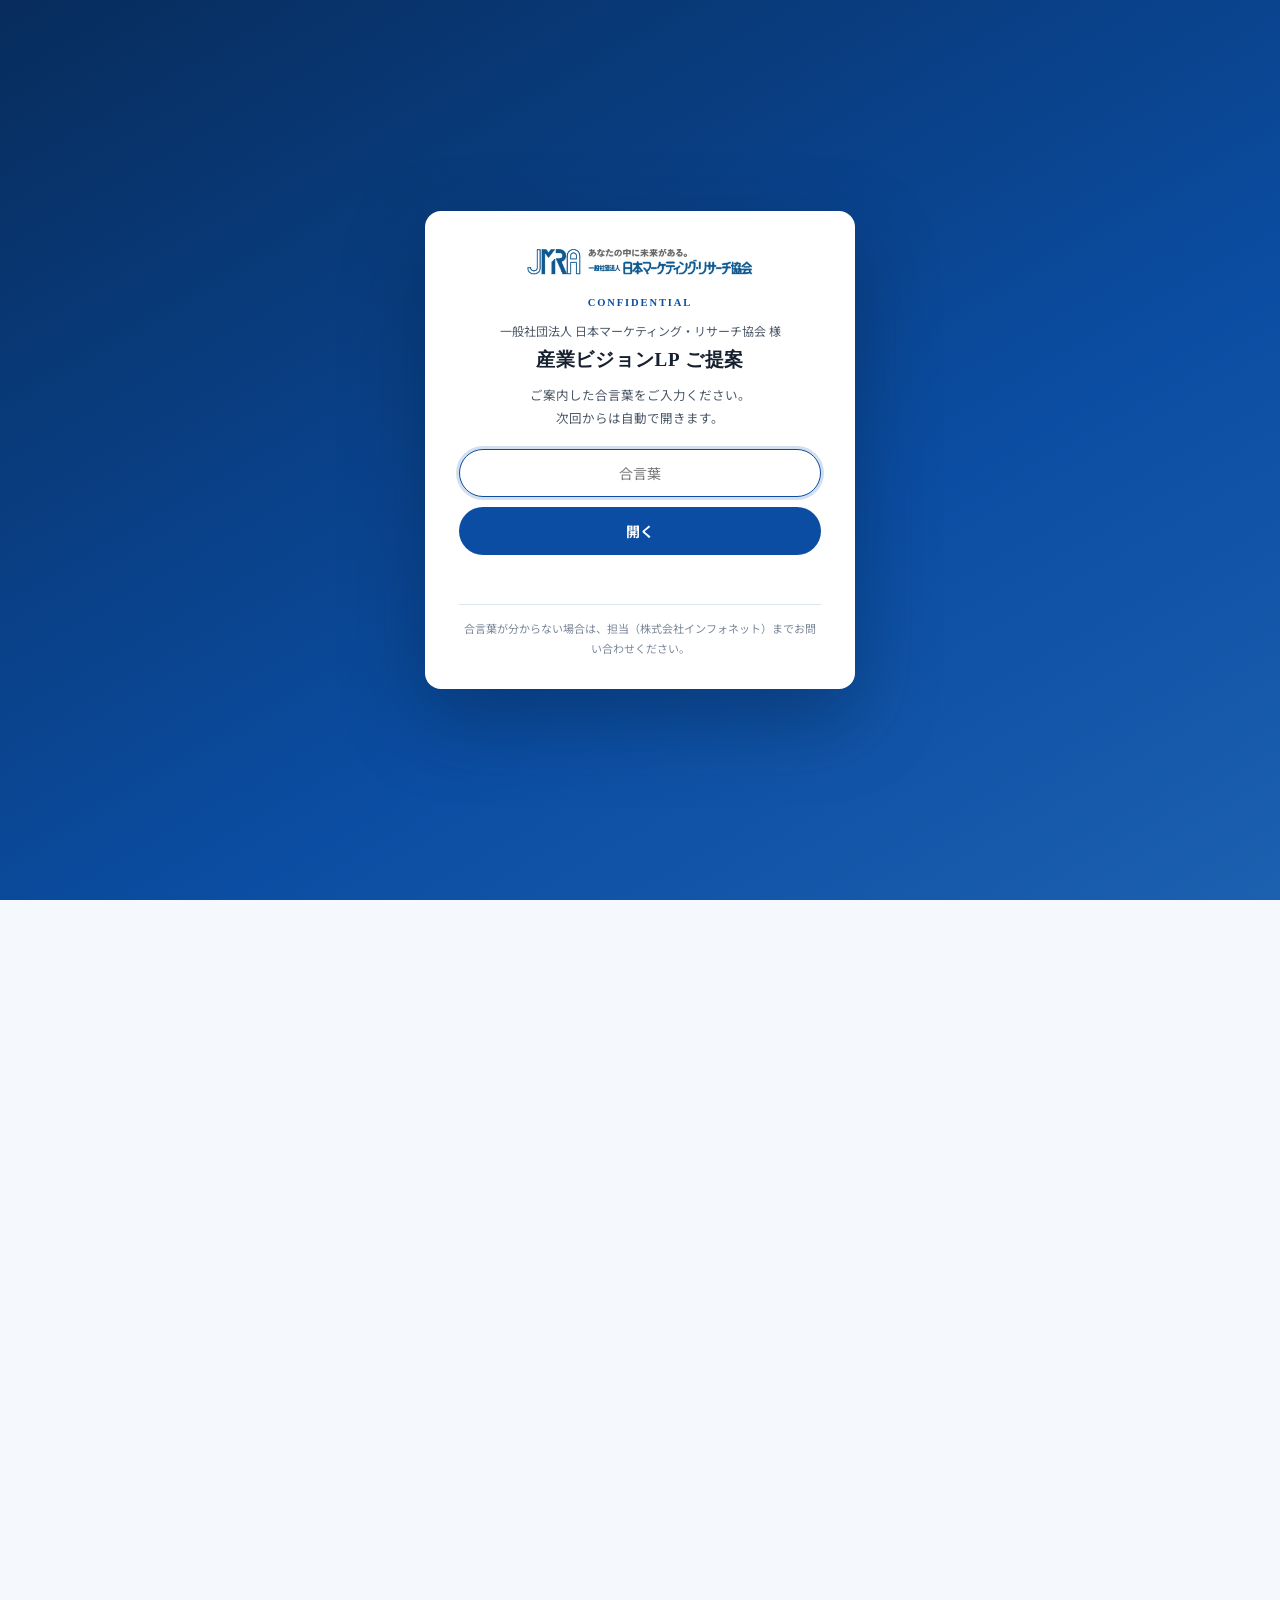
==== index.html @ 4964e889 "update" ====
<!DOCTYPE html>
<html lang="ja" class="gate-on">
<head>
<meta charset="UTF-8">
<meta name="viewport" content="width=device-width, initial-scale=1.0">
<meta name="robots" content="noindex,nofollow">
<title>一般社団法人 日本マーケティング・リサーチ協会 様｜産業ビジョンLP ご提案一覧</title>
<link rel="preconnect" href="https://fonts.googleapis.com">
<link rel="preconnect" href="https://fonts.gstatic.com" crossorigin>
<link href="https://fonts.googleapis.com/css2?family=Noto+Sans+JP:wght@400;500;700;900&family=Inter:wght@600;700;800&display=swap" rel="stylesheet">
<style>
  :root{
    --navy:#0B4DA2; --navy-d:#072C5C; --ink:#1d2733; --gray:#5f6b7a;
    --line:#e3e7ee; --bg:#f5f8fc; --card:#fff;
    --orange:#FF7A2F; --green:#2FA37A;
  }
  *{margin:0;padding:0;box-sizing:border-box;}
  body{font-family:"Noto Sans JP","Yu Gothic Medium","Yu Gothic","Hiragino Kaku Gothic ProN",sans-serif;color:var(--ink);background:var(--bg);line-height:1.85;-webkit-font-smoothing:antialiased;}
  a{text-decoration:none;color:inherit;}
  img{max-width:100%;display:block;}
  .inner{max-width:1180px;margin:0 auto;padding:0 24px;}
  .en{font-family:"Inter",sans-serif;}

  header.hero{background:linear-gradient(120deg,var(--navy-d) 0%,var(--navy) 68%,#1b64c4 100%);color:#fff;padding:56px 0 48px;}
  .hero .en{letter-spacing:.3em;font-size:12px;font-weight:800;color:#8fd6ff;}
  .hero h1{font-size:29px;margin-top:11px;line-height:1.5;}
  .hero p.sub{margin-top:14px;color:#d3e3f7;font-size:14px;max-width:52em;}
  .hero .meta{display:flex;gap:12px;flex-wrap:wrap;margin-top:24px;font-size:12.5px;color:#eaf2fd;}
  .hero .meta span{background:rgba(255,255,255,.13);border-radius:999px;padding:6px 18px;}

  section{padding:52px 0 8px;}
  .sec-head{display:flex;align-items:baseline;gap:14px;margin-bottom:8px;}
  .sec-head h2{font-size:20px;color:var(--navy-d);}
  .sec-head .en{color:var(--navy);font-size:11px;font-weight:800;letter-spacing:.22em;}
  .sec-lead{color:var(--gray);font-size:13px;margin-bottom:22px;max-width:58em;}

  .grid{display:grid;grid-template-columns:repeat(2,1fr);gap:22px;}
  .grid.struct{align-items:start;}
  .card{background:var(--card);border:1px solid var(--line);border-radius:14px;overflow:hidden;box-shadow:0 4px 16px rgba(11,77,162,.07);transition:.22s;display:flex;flex-direction:column;}
  .card:hover{transform:translateY(-4px);box-shadow:0 12px 28px rgba(11,77,162,.15);}
  .card .ph{height:210px;overflow:hidden;background:#eef2f8;border-bottom:1px solid var(--line);position:relative;}
  .card .ph img{width:100%;height:100%;object-fit:cover;object-position:top center;}
  .card .ph.pdf{display:flex;align-items:center;justify-content:center;background:linear-gradient(120deg,var(--navy-d) 0%,var(--navy) 70%,#1b64c4 100%);}
  .card .ph.pdf .cover{color:#fff;text-align:center;line-height:1.85;}
  .card .ph.pdf .cover .t{font-size:16px;font-weight:800;letter-spacing:.05em;}
  .card .ph.pdf .cover .p{font-size:11px;color:#9fd2ff;letter-spacing:.28em;margin-top:6px;font-family:"Inter",sans-serif;}
  .badge{position:absolute;top:12px;left:12px;font-size:11px;font-weight:800;color:#fff;border-radius:5px;padding:3px 11px;background:rgba(7,44,92,.82);backdrop-filter:blur(3px);letter-spacing:.04em;}
  .badge.a{background:var(--navy);}
  .badge.b{background:var(--green);}
  .card .tx{padding:18px 20px 20px;flex:1;display:flex;flex-direction:column;}
  .card h3{font-size:15.5px;color:var(--navy-d);display:flex;align-items:center;gap:9px;flex-wrap:wrap;}
  .card h3 .sw{width:14px;height:14px;border-radius:4px;flex:none;}
  .card p{font-size:12.5px;color:var(--gray);margin-top:7px;flex:1;}
  .card .links{margin-top:14px;display:flex;gap:8px;flex-wrap:wrap;}
  .btn{display:inline-flex;align-items:center;gap:6px;font-size:12px;font-weight:700;border-radius:999px;padding:8px 18px;transition:.16s;}
  .btn.p{background:var(--navy);color:#fff;}
  .btn.p:hover{background:#0a5bc4;transform:translateY(-2px);}
  .btn.o{border:1.5px solid var(--navy);color:var(--navy);}
  .btn.o:hover{background:#e8f0fb;}
  .btn svg{width:13px;height:13px;}

  table.map{width:100%;border-collapse:collapse;background:#fff;font-size:12.5px;border-radius:12px;overflow:hidden;box-shadow:0 4px 16px rgba(11,77,162,.07);}
  table.map th,table.map td{border-bottom:1px solid var(--line);padding:11px 16px;text-align:left;vertical-align:top;}
  table.map th{background:var(--navy);color:#fff;font-weight:600;}
  table.map tr:last-child td{border-bottom:none;}
  table.map td.st{color:var(--green);font-weight:700;white-space:nowrap;}

  .note{background:#fff8ef;border:1px solid #f3d3ac;border-radius:12px;padding:16px 20px;font-size:12.5px;margin-top:26px;color:#7a5a30;line-height:1.9;}
  footer{margin:56px 0 0;padding:22px 0 34px;border-top:1px solid var(--line);color:#98a3b2;font-size:11.5px;}
  footer .inner{display:flex;justify-content:space-between;flex-wrap:wrap;gap:8px;}

  @media(max-width:900px){
    .grid{grid-template-columns:1fr;}
    .hero h1{font-size:22px;}
    section{padding:40px 0 4px;}
  }
</style>
</head>
<body>
<!-- ============================================================================
     合言葉ゲート（自己完結ブロック）
     ----------------------------------------------------------------------------
     ・GitHub Pages は静的配信のため Basic認証が使えない。社内標準の「合言葉ゲート」で覆う。
     ・合言葉は平文で置かず SHA-256 のハッシュのみを持つ（ソースを見ても文字列は読めない）。
     ・一度入れれば localStorage に記録し、次回から自動で開く。
     ・ローカル（127.0.0.1 / localhost / file://）では検証・撮影のため自動で解除する。
     ※ 静的サイトのクライアント側ゲートのため、これは「覗き見防止」であり
       アクセス制御ではない。URLと合言葉の取り扱いは通常どおりご注意ください。
     ============================================================================ -->
<style>
html.gate-on,html.gate-on body{overflow:hidden !important;height:100%;}
#jmGate{position:fixed;inset:0;z-index:99999;display:flex;align-items:center;justify-content:center;
  padding:24px;background:linear-gradient(150deg,#072C5C 0%,#0B4DA2 62%,#1C60B0 100%);
  font-family:"Noto Sans JP","Yu Gothic Medium","Yu Gothic","Hiragino Kaku Gothic ProN",sans-serif;}
html:not(.gate-on) #jmGate{display:none;}
#jmGate .jg-box{width:min(430px,100%);background:#fff;border:none;border-radius:16px;padding:38px 34px 30px;
  box-shadow:0 30px 80px rgba(5,29,61,.4);text-align:center;margin:0;}
#jmGate .jg-lg{height:26px;width:auto;margin:0 auto 18px;display:block;}
#jmGate .jg-en{display:block;font-family:"Libre Baskerville","Times New Roman",serif;font-size:10.5px;
  font-weight:700;letter-spacing:.18em;color:#0B4DA2;background:none;padding:0;margin:0;}
#jmGate .jg-org{font-size:12px;line-height:1.7;color:#4A5666;margin-top:8px;}
#jmGate h1{font-family:"BIZ UDPMincho","Yu Mincho","Hiragino Mincho ProN",serif;
  font-size:19px;line-height:1.55;margin:4px 0 8px;color:#16202E;font-weight:700;letter-spacing:.04em;}
#jmGate p{font-size:12.5px;line-height:1.85;color:#4A5666;margin-bottom:20px;}
#jmGate form{display:flex;flex-direction:column;gap:10px;}
#jmGate input{border:1.5px solid #DCE3EC;border-radius:999px;padding:13px 20px;font-size:14px;
  text-align:center;font-family:inherit;color:#16202E;}
#jmGate input:focus{outline:none;border-color:#0B4DA2;box-shadow:0 0 0 3px rgba(11,77,162,.18);}
#jmGate button{border:none;border-radius:999px;padding:14px;font-size:14px;font-weight:700;
  background:#0B4DA2;color:#fff;cursor:pointer;font-family:inherit;transition:background .2s;}
#jmGate button:hover{background:#093C7E;}
#jmGate .jg-err{color:#C0392B;font-size:12.5px;margin-top:12px;min-height:19px;}
#jmGate .jg-note{font-size:11px;color:#7A8698;margin:18px 0 0;background:none;border:none;
  border-top:1px solid #DCE3EC;border-radius:0;padding:14px 0 0;line-height:1.8;text-align:center;}
</style>

<div id="jmGate" role="dialog" aria-modal="true" aria-label="合言葉の入力">
  <div class="jg-box">
    <img class="jg-lg" src="images/logo_jmra.png" alt="" onerror="this.style.display='none'">
    <div class="jg-en">CONFIDENTIAL</div>
    <div class="jg-org">一般社団法人 日本マーケティング・リサーチ協会 様</div>
    <h1>産業ビジョンLP ご提案</h1>
    <p>ご案内した合言葉をご入力ください。<br>次回からは自動で開きます。</p>
    <form id="jmGateForm" autocomplete="off">
      <input type="password" id="jmGatePass" placeholder="合言葉" aria-label="合言葉" autocomplete="current-password">
      <button type="submit">開く</button>
    </form>
    <div class="jg-err" id="jmGateErr" role="alert"></div>
    <div class="jg-note">合言葉が分からない場合は、担当（株式会社インフォネット）までお問い合わせください。</div>
  </div>
</div>

<script>
(function(){
  var HASH = 'a7b425549e834b906061779c946e3e9fddd5a3e487f3b2570d9313a42aded3bf';
  var KEY  = 'jmra_vision_gate';
  var html = document.documentElement;
  var host = location.hostname;
  var local = (host === '127.0.0.1' || host === 'localhost' || host === '');

  function open_(){ html.classList.remove('gate-on'); }

  /* ローカル（検証・スクリーンショット撮影）では素通し */
  if (local) { open_(); return; }
  try { if (localStorage.getItem(KEY) === HASH) { open_(); return; } } catch (e) {}

  async function sha256(t){
    var b = new TextEncoder().encode(t);
    var d = await crypto.subtle.digest('SHA-256', b);
    return Array.prototype.map.call(new Uint8Array(d), function(x){
      return ('0' + x.toString(16)).slice(-2);
    }).join('');
  }

  var form = document.getElementById('jmGateForm');
  var input = document.getElementById('jmGatePass');
  var err = document.getElementById('jmGateErr');

  form.addEventListener('submit', function(ev){
    ev.preventDefault();
    err.textContent = '';
    var v = (input.value || '').trim();
    if (!v) { err.textContent = '合言葉をご入力ください。'; return; }
    /* crypto.subtle は https / localhost でのみ使える。使えない環境では入力を弾かない設計にはしない。 */
    if (!(window.crypto && crypto.subtle)) { err.textContent = 'この環境では確認できませんでした。'; return; }
    sha256(v).then(function(h){
      if (h === HASH) {
        try { localStorage.setItem(KEY, HASH); } catch (e) {}
        open_();
      } else {
        err.textContent = '合言葉が違うようです。';
        input.value = ''; input.focus();
      }
    }).catch(function(){ err.textContent = '確認できませんでした。'; });
  });

  setTimeout(function(){ try{ input.focus(); }catch(e){} }, 60);
})();
</script>
<!-- ===================== 合言葉ゲート ここまで ===================== -->




<header class="hero">
  <div class="inner">
    <div class="en">PROPOSAL INDEX — JMRA Industry Vision LP</div>
    <h1>一般社団法人 日本マーケティング・リサーチ協会 様<br>産業ビジョンLP ご提案一覧</h1>
    <p class="sub">「調べる」から、「意思をつくる」へ。──動きのあるLPと、将来の追加改修でもトンマナを揃え続けられるデザインシステムのご提案です。御提案書・デザインカンプ3案・設計資料（サイトマップ／ワイヤーフレーム）を1ページにまとめました。</p>
    <div class="meta">
      <span>株式会社インフォネット</span>
      <span>制作パートナー：株式会社ITLINE</span>
      <span>2026年8月</span>
      <span>現行サイト：jmra-net.or.jp（infoCMS）</span>
    </div>
  </div>
</header>

<section>
  <div class="inner">
    <div class="sec-head"><h2>ご提案書</h2><span class="en">PROPOSAL</span></div>
    <p class="sec-lead">デザインのご案内に絞った本編です。3案のコンセプト、ページ構成（支援実績事例・独自サービス）、納品形態・進め方を収録しています。</p>
    <div class="grid">
      <a class="card" href="日本マーケティング・リサーチ協会_御提案書.pdf" target="_blank" rel="noopener">
        <div class="ph pdf">
          <span class="badge">PROPOSAL</span>
          <span class="cover"><span class="t">JMRA 産業ビジョンLP<br>御提案書</span><span class="p">PROPOSAL DOCUMENT</span></span>
        </div>
        <div class="tx">
          <h3>御提案書（PDF・全13ページ）</h3>
          <p>デザインに絞ったご案内です。本資料について／与件・スコープ／LP全体構成／デザインコンセプト比較／デザイン案A・B・C／支援実績事例の構成／独自サービスの構成／納品形態・進め方／会社概要。今回の範囲は「デザイン＋動くモックアップのHTMLデータ納品」で、現行サイト（infoCMS）への設置は日本マーケティング・リサーチ協会様にて実施、保守・運用は含みません。</p>
          <div class="links"><span class="btn p">PDFを開く
            <svg viewBox="0 0 24 24" fill="none" stroke="currentColor" stroke-width="2.6" stroke-linecap="round" stroke-linejoin="round"><path d="M5 12h13"/><path d="M13 6l6 6-6 6"/></svg></span></div>
        </div>
      </a>
    </div>
  </div>
</section>

<section>
  <div class="inner">
    <div class="sec-head"><h2>デザインカンプ（実際に動くHTML）</h2><span class="en">DESIGN MOCKUPS</span></div>
    <p class="sec-lead">構成・カテゴリ体系・会員企業での絞り込みは共通のまま、配色と世界観、ナビゲーションの置き方を変えた3案です。カードのクリックで事例が絞り込まれ、並べ替えでカードが動きます（実際に触れるHTMLモックアップ）。</p>
    <div class="grid">
      <a class="card" href="JMRA_デザイン案A_ビジョンブルー.html" target="_blank" rel="noopener">
        <div class="ph"><span class="badge a">デザイン案A</span><img src="shots/A_fv_pc.png" alt="デザイン案A（ビジョンブルー）ファーストビュー"></div>
        <div class="tx">
          <h3><span class="sw" style="background:#0B4DA2"></span>デザイン案A｜ビジョンブルー</h3>
          <p><b>水彩の抽象ビジュアル×明朝見出しの端正なトーン。</b>ひとつの点から形が右上へ開いていく絵で、データ表現を使わずに「可能性の広がり」を表す方向。見出しは BIZ UDPMincho、英字は Libre Baskerville（参考: techv.co.jp）。紺 #0B4DA2 を基準色に、協会としての信頼感を保った王道案です。</p>
          <div class="links"><span class="btn p">カンプを開く（PC/SP対応）
            <svg viewBox="0 0 24 24" fill="none" stroke="currentColor" stroke-width="2.6" stroke-linecap="round" stroke-linejoin="round"><path d="M5 12h13"/><path d="M13 6l6 6-6 6"/></svg></span></div>
        </div>
      </a>
      <a class="card" href="JMRA_デザイン案B_可能性がひらく.html" target="_blank" rel="noopener">
        <div class="ph"><span class="badge b">デザイン案B</span><img src="shots/B_fv_pc.png" alt="デザイン案B（可能性が、ひらく）ファーストビュー"></div>
        <div class="tx">
          <h3><span class="sw" style="background:#7BA4DA"></span>デザイン案B｜可能性が、ひらく</h3>
          <p><b>淡いブルーグレーの3Dの町が画面いっぱいに広がるメインビジュアル。</b>ひとつの青い光がまわりを灯していく絵で「インサイトから可能性がひらく」を表現。見出しは参考サイト（toyota-battery.com/saiyo）と同じ Kosugi、英字は Poppins。リード文を置かず、見出しと絵で語る構成です。MV以外の内容は案Aと同一。</p>
          <div class="links"><span class="btn p">カンプを開く（PC/SP対応）
            <svg viewBox="0 0 24 24" fill="none" stroke="currentColor" stroke-width="2.6" stroke-linecap="round" stroke-linejoin="round"><path d="M5 12h13"/><path d="M13 6l6 6-6 6"/></svg></span></div>
        </div>
      </a>
      <a class="card" href="JMRA_デザイン案C_サイドナビ.html" target="_blank" rel="noopener">
        <div class="ph"><span class="badge c" style="background:#16202E">デザイン案C</span><img src="shots/C_fv_pc.png" alt="デザイン案C（サイドナビ）ファーストビュー"></div>
        <div class="tx">
          <h3><span class="sw" style="background:#16202E"></span>デザイン案C｜サイドナビ</h3>
          <p><b>左固定のグローバルナビ＋大きな欧文タイポ。</b>ナビを左のパネルに常設し、見ているセクションをドットで示す構成（参考: rgf-professional.jp）。濃色セクションではパネルが黒に反転、ボタンは文字がスライドする動きつき。内容・データは案A/Bと同一で、モノトーン×JMRAブルーで構成しています。</p>
          <div class="links"><span class="btn p">カンプを開く（PC/SP対応）
            <svg viewBox="0 0 24 24" fill="none" stroke="currentColor" stroke-width="2.6" stroke-linecap="round" stroke-linejoin="round"><path d="M5 12h13"/><path d="M13 6l6 6-6 6"/></svg></span></div>
        </div>
      </a>
    </div>
  </div>
</section>

<section>
  <div class="inner">
    <div class="sec-head"><h2>設計資料</h2><span class="en">SITE STRUCTURE &amp; WIREFRAME</span></div>
    <p class="sec-lead">LP内のセクション階層（アンカー構成）と、将来のDB化を見据えた拡張ページの道筋、各セクションの要素・意図をまとめた設計図です。</p>
    <div class="grid struct">
      <div class="card">
        <div class="tx">
          <h3>想定サイトマップ（LP＋将来拡張）</h3>
          <p>LP内セクション（ヒーロー／産業ビジョン／支援実績事例／推奨サービス／資料DL・問い合わせ）のアンカー階層に加え、将来DB化で追加する★新規ページ（事例詳細・カテゴリ別一覧・サービス詳細・データ管理）をツリーで図示。末尾にページ一覧表を掲載しています。</p>
          <div class="links"><a class="btn p" href="日本マーケティング・リサーチ協会_サイトマップ.html" target="_blank" rel="noopener">サイトマップを開く（HTML）
            <svg viewBox="0 0 24 24" fill="none" stroke="currentColor" stroke-width="2.6" stroke-linecap="round" stroke-linejoin="round"><path d="M5 12h13"/><path d="M13 6l6 6-6 6"/></svg></a></div>
        </div>
      </div>
      <div class="card">
        <div class="tx">
          <h3>ワイヤーフレーム（PC／SP）</h3>
          <p>image1の目標イメージを土台に、5セクションを作り込んだ単一HTMLのワイヤーです。支援実績事例の「フィルタタブ＋ソートUI」を明示し、事例カード・サービスカードを将来のデータ流し込みを前提とした繰り返しコンポーネントとして注記しています。</p>
          <div class="links"><a class="btn p" href="日本マーケティング・リサーチ協会_ワイヤーフレーム.html" target="_blank" rel="noopener">ワイヤーフレームを開く（HTML）
            <svg viewBox="0 0 24 24" fill="none" stroke="currentColor" stroke-width="2.6" stroke-linecap="round" stroke-linejoin="round"><path d="M5 12h13"/><path d="M13 6l6 6-6 6"/></svg></a></div>
        </div>
      </div>
    </div>

    <div style="margin-top:26px;">
      <h3 style="font-size:16px;color:var(--navy-d);margin-bottom:12px;">本ご提案の対応表</h3>
      <table class="map">
        <tr><th style="width:44%">ご提案依頼の観点</th><th>対応資料</th></tr>
        <tr><td>デザイン案（2案以上）</td><td class="st">✔ デザイン案A（ビジョンブルー）／デザイン案B（可能性が、ひらく）／デザイン案C（サイドナビ）</td></tr>
        <tr><td>サイト構成（LP内階層・将来拡張）</td><td class="st">✔ 想定サイトマップ（HTML）</td></tr>
        <tr><td>ワイヤーフレーム（PC／SP）</td><td class="st">✔ ワイヤーフレーム（HTML）</td></tr>
        <tr><td>動きの仕様（フィルタ／ソート）</td><td class="st">✔ デザイン案A/B/Cで実装（実際に動くHTML）</td></tr>
        <tr><td>将来のDB化・トンマナ統一</td><td class="st">✔ サイトマップ フェーズ2＋御提案書で方針提示</td></tr>
        <tr><td>ご提案の全体像</td><td class="st">✔ 御提案書（PDF）</td></tr>
      </table>
    </div>

    <div class="note">
      ※ デザインカンプ内の文言・写真の一部はイメージです（事例・サービスの本文および数値は仮テキスト、メインビジュアル等は制作イメージです）。本番公開時には貴協会ご提供の素材・原稿に差し替えます。<br>
      ※ 御見積書は本ページには掲載せず、別途ご提示いたします（本件はインフォネット経由・制作原価ベース）。
    </div>
  </div>
</section>

<footer>
  <div class="inner">
    <span>一般社団法人 日本マーケティング・リサーチ協会 様｜産業ビジョンLP ご提案一覧</span>
    <span>© infoNet inc. All Rights Reserved.　CONFIDENTIAL</span>
  </div>
</footer>

</body>
</html>
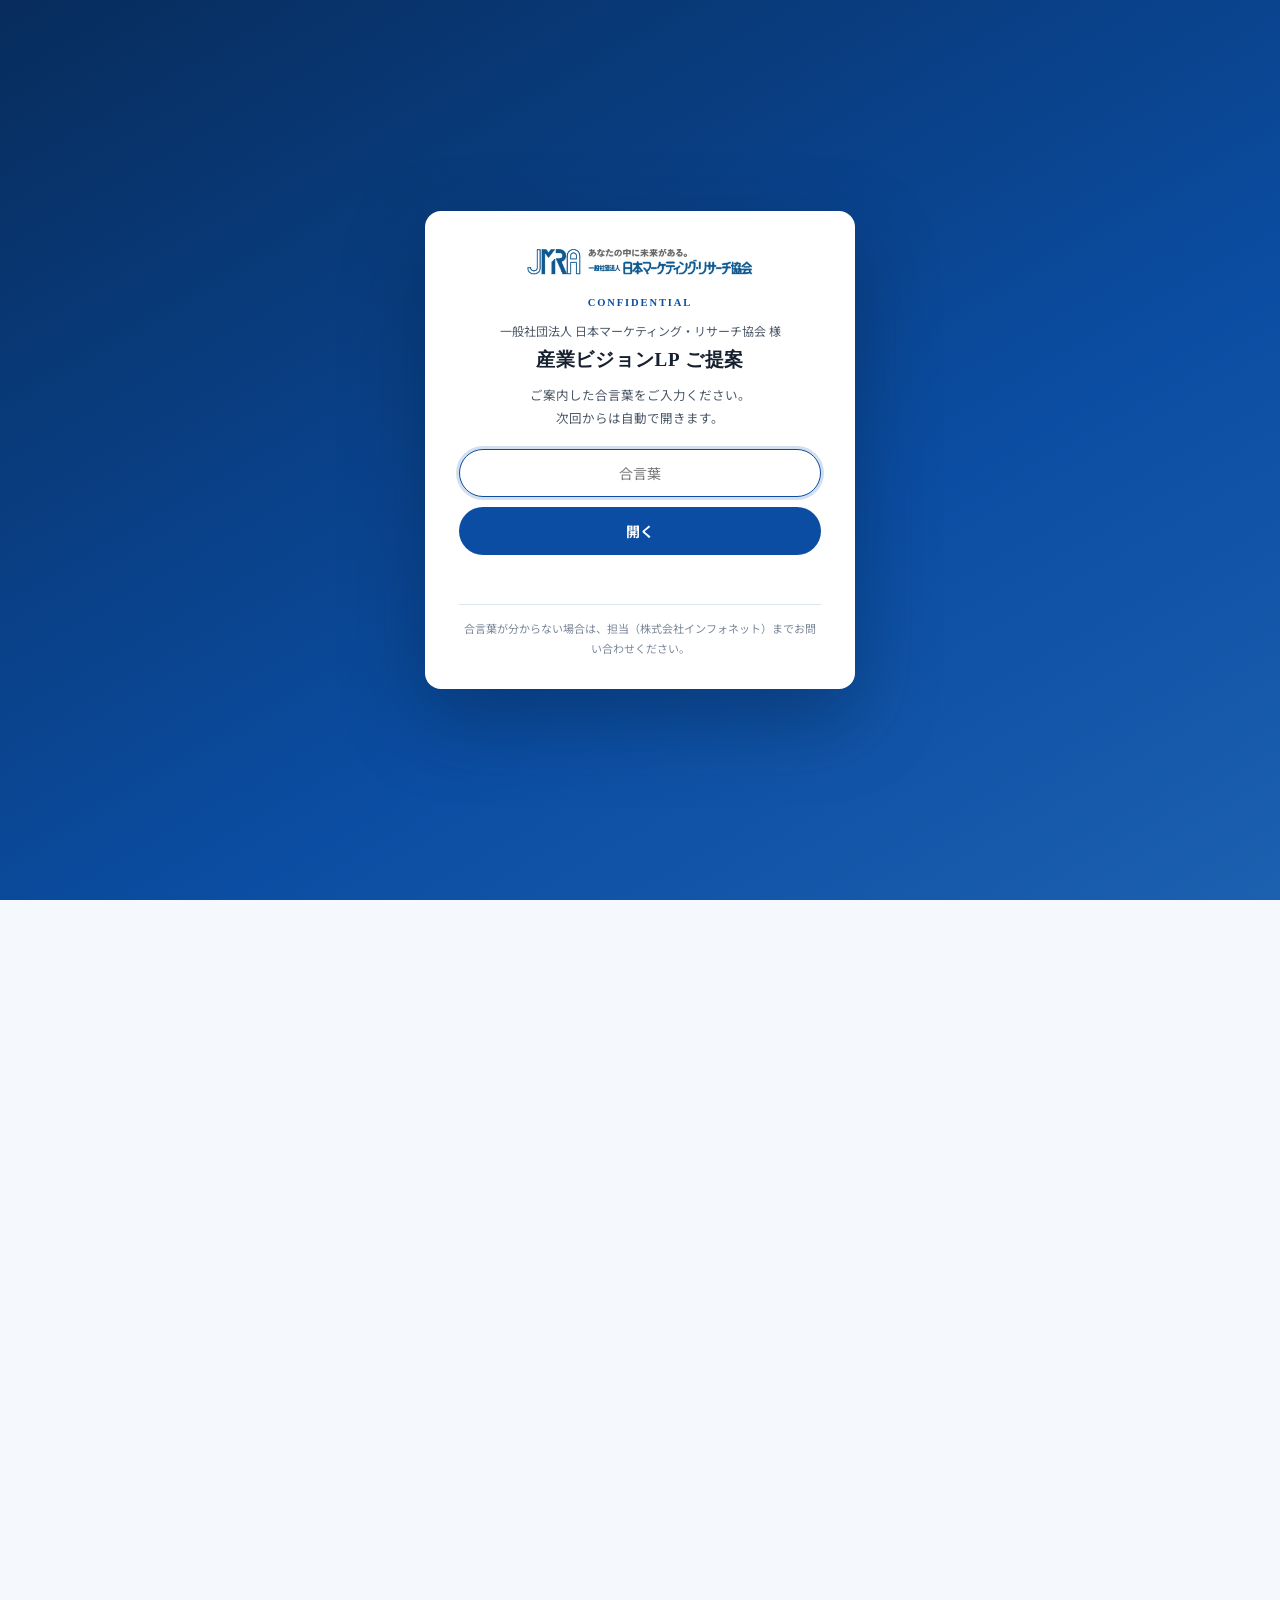
==== commit c73c3dd8: "update" ====
--- a/index.html
+++ b/index.html
@@ -20,6 +20,27 @@
   img{max-width:100%;display:block;}
   .inner{max-width:1180px;margin:0 auto;padding:0 24px;}
   .en{font-family:"Inter",sans-serif;}
+
+  /* 常時表示のトップバー（アーカイブ導線） */
+  .topbar{position:sticky;top:0;z-index:80;background:rgba(255,255,255,.94);backdrop-filter:blur(8px);-webkit-backdrop-filter:blur(8px);border-bottom:1px solid var(--line);}
+  .topbar .inner{display:flex;align-items:center;justify-content:space-between;gap:14px;height:52px;}
+  .topbar .ttl{font-size:12.5px;font-weight:700;color:var(--navy-d);display:flex;align-items:center;gap:9px;}
+  .topbar .ttl .tag{font-size:10.5px;font-weight:800;letter-spacing:.06em;color:#fff;background:var(--navy);border-radius:5px;padding:3px 9px;}
+  .topbar a.arc{display:inline-flex;align-items:center;gap:7px;font-size:12px;font-weight:700;color:#5f6b7a;border:1.5px solid #ccd5e0;border-radius:999px;padding:7px 17px;transition:.16s;white-space:nowrap;}
+  .topbar a.arc:hover{border-color:var(--navy);color:var(--navy);background:#eef4fc;}
+  .topbar a.arc svg{width:13px;height:13px;}
+
+  /* 採用案（1案）を横長カードで大きく見せる */
+  .grid.one{grid-template-columns:1fr;}
+  .card.wide{flex-direction:row;}
+  .card.wide .ph{width:54%;height:auto;min-height:300px;border-bottom:none;border-right:1px solid var(--line);flex:none;}
+  .card.wide .tx{padding:26px 28px 26px;justify-content:center;}
+  .card.wide h3{font-size:18px;}
+  .card.wide p{font-size:13px;}
+  .pick{display:inline-flex;align-items:center;gap:6px;font-size:11px;font-weight:800;letter-spacing:.06em;color:#fff;background:var(--green);border-radius:999px;padding:4px 13px;margin-bottom:10px;width:fit-content;}
+  .arc-row{margin-top:20px;background:#fff;border:1px dashed #c8d3e0;border-radius:12px;padding:15px 20px;display:flex;align-items:center;justify-content:space-between;gap:14px;flex-wrap:wrap;}
+  .arc-row .t{font-size:12.5px;color:var(--gray);}
+  .arc-row .t b{color:var(--navy-d);}
 
   header.hero{background:linear-gradient(120deg,var(--navy-d) 0%,var(--navy) 68%,#1b64c4 100%);color:#fff;padding:56px 0 48px;}
   .hero .en{letter-spacing:.3em;font-size:12px;font-weight:800;color:#8fd6ff;}
@@ -71,6 +92,12 @@
 
   @media(max-width:900px){
     .grid{grid-template-columns:1fr;}
+    .card.wide{flex-direction:column;}
+    .card.wide .ph{width:100%;min-height:0;height:210px;border-right:none;border-bottom:1px solid var(--line);}
+    .card.wide .tx{padding:18px 20px 20px;}
+    .topbar .ttl{display:none;}
+    .topbar .inner{justify-content:flex-end;}
+    .topbar a.arc{font-size:11.5px;padding:7px 14px;}
     .hero h1{font-size:22px;}
     section{padding:40px 0 4px;}
   }
@@ -182,15 +209,25 @@
 
 
 
+<div class="topbar">
+  <div class="inner">
+    <div class="ttl"><span class="tag">JMRA</span>産業ビジョンLP ご提案一覧</div>
+    <a class="arc" href="archive.html">
+      <svg viewBox="0 0 24 24" fill="none" stroke="currentColor" stroke-width="2.4" stroke-linecap="round" stroke-linejoin="round"><rect x="3" y="4" width="18" height="5" rx="1"/><path d="M5 9v10h14V9"/><path d="M10 13h4"/></svg>
+      過去のデザイン案（A・C）アーカイブ
+    </a>
+  </div>
+</div>
+
 <header class="hero">
   <div class="inner">
     <div class="en">PROPOSAL INDEX — JMRA Industry Vision LP</div>
     <h1>一般社団法人 日本マーケティング・リサーチ協会 様<br>産業ビジョンLP ご提案一覧</h1>
-    <p class="sub">「調べる」から、「意思をつくる」へ。──動きのあるLPと、将来の追加改修でもトンマナを揃え続けられるデザインシステムのご提案です。御提案書・デザインカンプ3案・設計資料（サイトマップ／ワイヤーフレーム）を1ページにまとめました。</p>
+    <p class="sub">「調べる」から、「意思をつくる」へ。──動きのあるLPと、将来の追加改修でもトンマナを揃え続けられるデザインシステムのご提案です。御提案書・デザインカンプ（デザイン案B）・設計資料（サイトマップ／ワイヤーフレーム）を1ページにまとめました。過去のデザイン案A・Cはアーカイブに保管しています。</p>
     <div class="meta">
       <span>株式会社インフォネット</span>
       <span>制作パートナー：株式会社ITLINE</span>
-      <span>2026年8月</span>
+      <span>2026年9月</span>
       <span>現行サイト：jmra-net.or.jp（infoCMS）</span>
     </div>
   </div>
@@ -208,7 +245,7 @@
         </div>
         <div class="tx">
           <h3>御提案書（PDF・全13ページ）</h3>
-          <p>デザインに絞ったご案内です。本資料について／与件・スコープ／LP全体構成／デザインコンセプト比較／デザイン案A・B・C／支援実績事例の構成／独自サービスの構成／納品形態・進め方／会社概要。今回の範囲は「デザイン＋動くモックアップのHTMLデータ納品」で、現行サイト（infoCMS）への設置は日本マーケティング・リサーチ協会様にて実施、保守・運用は含みません。</p>
+          <p>デザインに絞ったご案内です。本資料について／与件・スコープ／LP全体構成／デザインコンセプト比較／デザイン案A・B・C（ご選定前の比較）／支援実績事例の構成／独自サービスの構成／納品形態・進め方／会社概要。今回の範囲は「デザイン＋動くモックアップのHTMLデータ納品」で、現行サイト（infoCMS）への設置は日本マーケティング・リサーチ協会様にて実施、保守・運用は含みません。</p>
           <div class="links"><span class="btn p">PDFを開く
             <svg viewBox="0 0 24 24" fill="none" stroke="currentColor" stroke-width="2.6" stroke-linecap="round" stroke-linejoin="round"><path d="M5 12h13"/><path d="M13 6l6 6-6 6"/></svg></span></div>
         </div>
@@ -219,36 +256,25 @@
 
 <section>
   <div class="inner">
-    <div class="sec-head"><h2>デザインカンプ（実際に動くHTML）</h2><span class="en">DESIGN MOCKUPS</span></div>
-    <p class="sec-lead">構成・カテゴリ体系・会員企業での絞り込みは共通のまま、配色と世界観、ナビゲーションの置き方を変えた3案です。カードのクリックで事例が絞り込まれ、並べ替えでカードが動きます（実際に触れるHTMLモックアップ）。</p>
-    <div class="grid">
-      <a class="card" href="JMRA_デザイン案A_ビジョンブルー.html" target="_blank" rel="noopener">
-        <div class="ph"><span class="badge a">デザイン案A</span><img src="shots/A_fv_pc.png" alt="デザイン案A（ビジョンブルー）ファーストビュー"></div>
+    <div class="sec-head"><h2>デザインカンプ（実際に動くHTML）</h2><span class="en">DESIGN MOCKUP</span></div>
+    <p class="sec-lead">ご選定いただいた<b>デザイン案B（可能性が、ひらく）</b>です。カードのクリックで事例が絞り込まれ、並べ替えでカードが動きます（実際に触れるHTMLモックアップ）。PC・スマートフォンのどちらでもご覧いただけます。</p>
+    <div class="grid one">
+      <a class="card wide" href="JMRA_デザイン案B_可能性がひらく.html" target="_blank" rel="noopener">
+        <div class="ph"><span class="badge b">デザイン案B</span><img src="shots/B_fv_pc.png" alt="デザイン案B（可能性が、ひらく）ファーストビュー"></div>
         <div class="tx">
-          <h3><span class="sw" style="background:#0B4DA2"></span>デザイン案A｜ビジョンブルー</h3>
-          <p><b>水彩の抽象ビジュアル×明朝見出しの端正なトーン。</b>ひとつの点から形が右上へ開いていく絵で、データ表現を使わずに「可能性の広がり」を表す方向。見出しは BIZ UDPMincho、英字は Libre Baskerville（参考: techv.co.jp）。紺 #0B4DA2 を基準色に、協会としての信頼感を保った王道案です。</p>
+          <span class="pick">✓ 進行中のデザイン</span>
+          <h3><span class="sw" style="background:#7BA4DA"></span>デザイン案B｜可能性が、ひらく</h3>
+          <p><b>白から淡いブルーへのグラデーションの上を、ひとつの起点から描かれるリボンがひらいていくメインビジュアル。</b>「ひとつのインサイトから、価値と可能性がひらく」ことを、データやグラフを使わずに動きで表しています。見出しは Kosugi、英字は Poppins。産業ビジョン・提供価値マップ・支援実績事例・独自サービスの構成はそのままに、読み込み時のリボン描画、光の流れ、見出しの立ち上がりといった動きを加えています。</p>
           <div class="links"><span class="btn p">カンプを開く（PC/SP対応）
             <svg viewBox="0 0 24 24" fill="none" stroke="currentColor" stroke-width="2.6" stroke-linecap="round" stroke-linejoin="round"><path d="M5 12h13"/><path d="M13 6l6 6-6 6"/></svg></span></div>
         </div>
       </a>
-      <a class="card" href="JMRA_デザイン案B_可能性がひらく.html" target="_blank" rel="noopener">
-        <div class="ph"><span class="badge b">デザイン案B</span><img src="shots/B_fv_pc.png" alt="デザイン案B（可能性が、ひらく）ファーストビュー"></div>
-        <div class="tx">
-          <h3><span class="sw" style="background:#7BA4DA"></span>デザイン案B｜可能性が、ひらく</h3>
-          <p><b>淡いブルーグレーの3Dの町が画面いっぱいに広がるメインビジュアル。</b>ひとつの青い光がまわりを灯していく絵で「インサイトから可能性がひらく」を表現。見出しは参考サイト（toyota-battery.com/saiyo）と同じ Kosugi、英字は Poppins。リード文を置かず、見出しと絵で語る構成です。MV以外の内容は案Aと同一。</p>
-          <div class="links"><span class="btn p">カンプを開く（PC/SP対応）
-            <svg viewBox="0 0 24 24" fill="none" stroke="currentColor" stroke-width="2.6" stroke-linecap="round" stroke-linejoin="round"><path d="M5 12h13"/><path d="M13 6l6 6-6 6"/></svg></span></div>
-        </div>
-      </a>
-      <a class="card" href="JMRA_デザイン案C_サイドナビ.html" target="_blank" rel="noopener">
-        <div class="ph"><span class="badge c" style="background:#16202E">デザイン案C</span><img src="shots/C_fv_pc.png" alt="デザイン案C（サイドナビ）ファーストビュー"></div>
-        <div class="tx">
-          <h3><span class="sw" style="background:#16202E"></span>デザイン案C｜サイドナビ</h3>
-          <p><b>左固定のグローバルナビ＋大きな欧文タイポ。</b>ナビを左のパネルに常設し、見ているセクションをドットで示す構成（参考: rgf-professional.jp）。濃色セクションではパネルが黒に反転、ボタンは文字がスライドする動きつき。内容・データは案A/Bと同一で、モノトーン×JMRAブルーで構成しています。</p>
-          <div class="links"><span class="btn p">カンプを開く（PC/SP対応）
-            <svg viewBox="0 0 24 24" fill="none" stroke="currentColor" stroke-width="2.6" stroke-linecap="round" stroke-linejoin="round"><path d="M5 12h13"/><path d="M13 6l6 6-6 6"/></svg></span></div>
-        </div>
-      </a>
+    </div>
+
+    <div class="arc-row">
+      <span class="t"><b>過去のデザイン案（A・C）</b>は、アーカイブに保管しています。いつでもご覧いただけます。</span>
+      <a class="btn o" href="archive.html">アーカイブを開く
+        <svg viewBox="0 0 24 24" fill="none" stroke="currentColor" stroke-width="2.6" stroke-linecap="round" stroke-linejoin="round"><path d="M5 12h13"/><path d="M13 6l6 6-6 6"/></svg></a>
     </div>
   </div>
 </section>
@@ -280,17 +306,17 @@
       <h3 style="font-size:16px;color:var(--navy-d);margin-bottom:12px;">本ご提案の対応表</h3>
       <table class="map">
         <tr><th style="width:44%">ご提案依頼の観点</th><th>対応資料</th></tr>
-        <tr><td>デザイン案（2案以上）</td><td class="st">✔ デザイン案A（ビジョンブルー）／デザイン案B（可能性が、ひらく）／デザイン案C（サイドナビ）</td></tr>
+        <tr><td>デザイン案（2案以上）</td><td class="st">✔ デザイン案B（可能性が、ひらく）で進行／案A・案Cはアーカイブ</td></tr>
         <tr><td>サイト構成（LP内階層・将来拡張）</td><td class="st">✔ 想定サイトマップ（HTML）</td></tr>
         <tr><td>ワイヤーフレーム（PC／SP）</td><td class="st">✔ ワイヤーフレーム（HTML）</td></tr>
-        <tr><td>動きの仕様（フィルタ／ソート）</td><td class="st">✔ デザイン案A/B/Cで実装（実際に動くHTML）</td></tr>
+        <tr><td>動きの仕様（フィルタ／ソート）</td><td class="st">✔ デザイン案Bで実装（実際に動くHTML）</td></tr>
         <tr><td>将来のDB化・トンマナ統一</td><td class="st">✔ サイトマップ フェーズ2＋御提案書で方針提示</td></tr>
         <tr><td>ご提案の全体像</td><td class="st">✔ 御提案書（PDF）</td></tr>
       </table>
     </div>
 
     <div class="note">
-      ※ デザインカンプ内の文言・写真の一部はイメージです（事例・サービスの本文および数値は仮テキスト、メインビジュアル等は制作イメージです）。本番公開時には貴協会ご提供の素材・原稿に差し替えます。<br>
+      ※ 事例・サービスの掲載内容は、いただいたリスト（2026年9月18日版）の実データです（事例101件／12社・サービス186件／20社）。メインビジュアル等の画像は制作イメージです。<br>
       ※ 御見積書は本ページには掲載せず、別途ご提示いたします（本件はインフォネット経由・制作原価ベース）。
     </div>
   </div>
